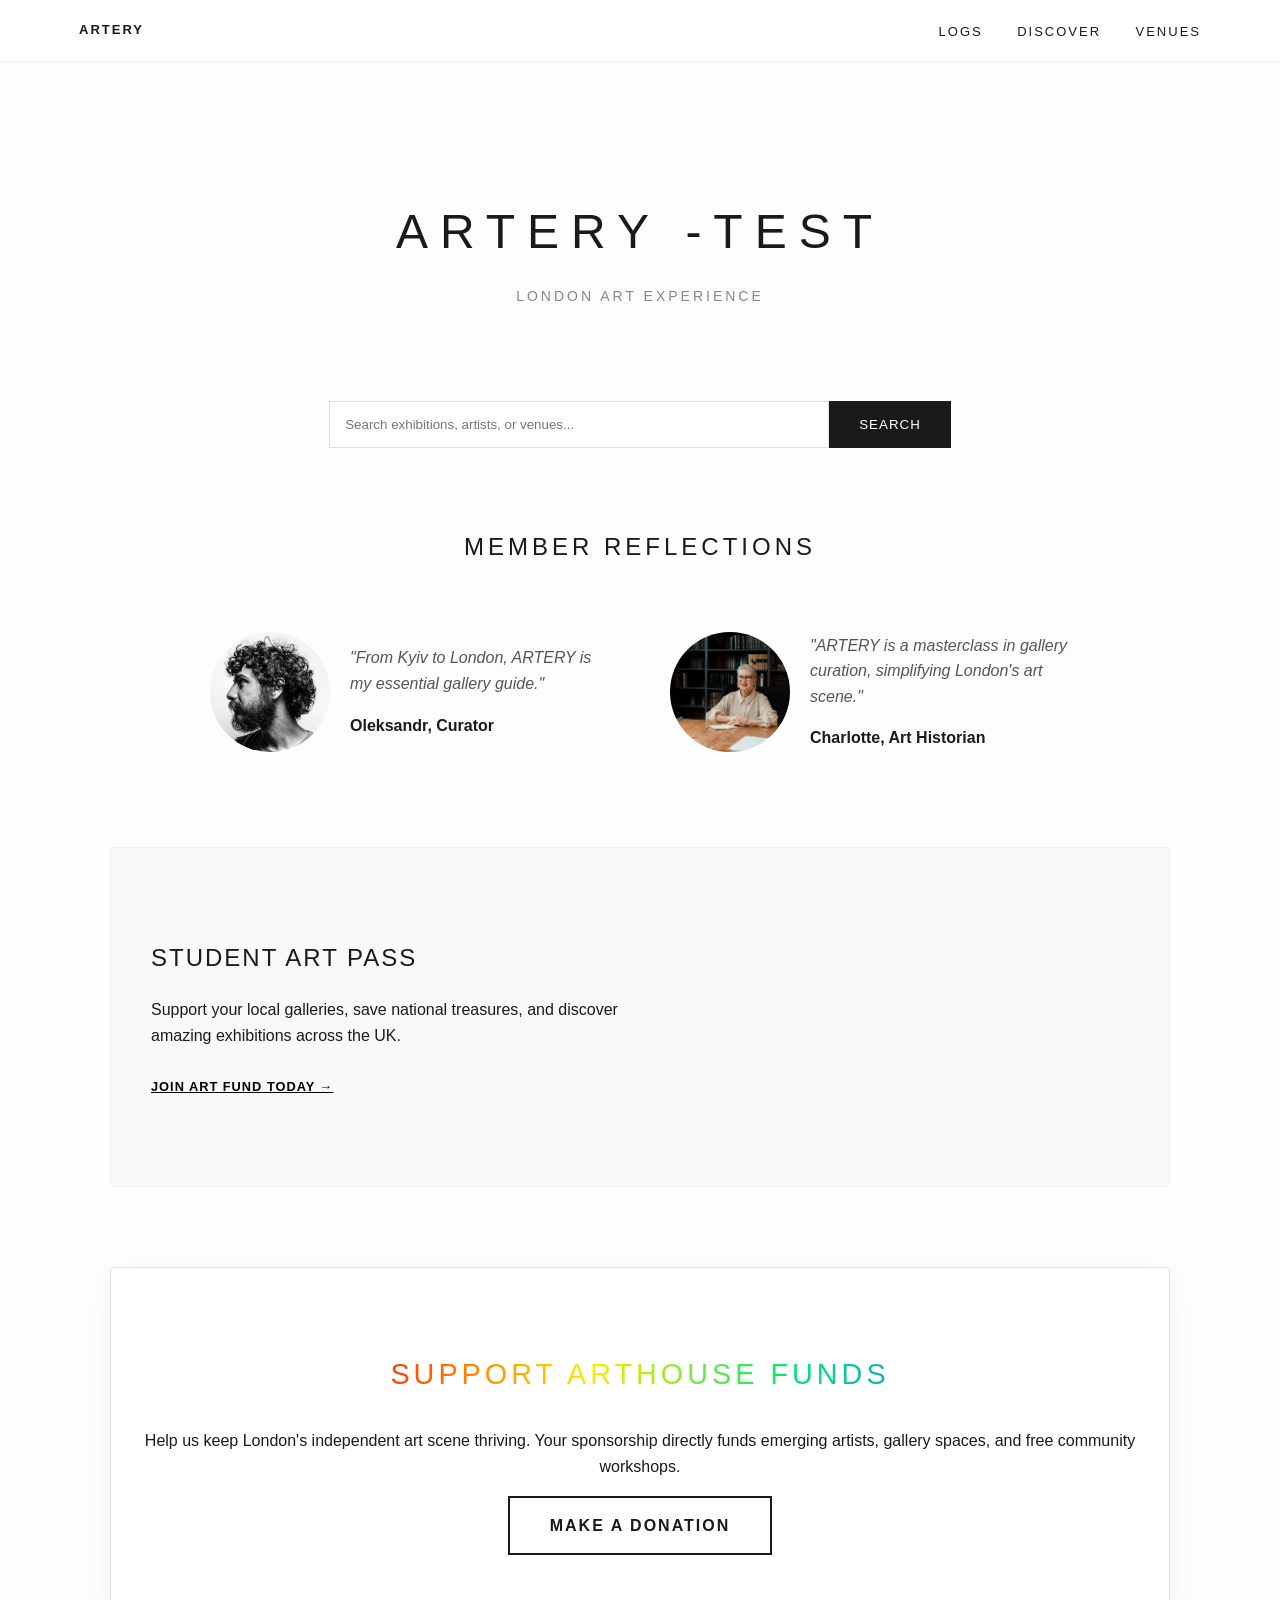
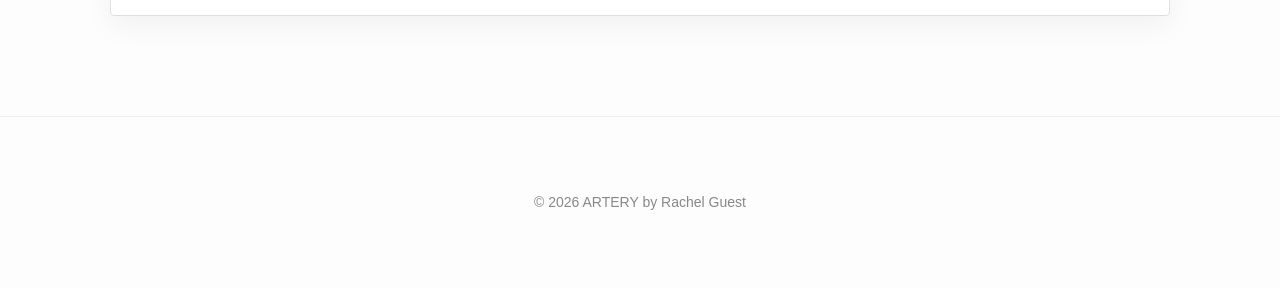
==== artery/index.html @ d1b215b5 "latest" ====
<!doctype html>
<html lang="en">

<head>
  <meta charset="UTF-8" />
  <meta name="viewport" content="width=device-width, initial-scale=1.0" />
  <title>ARTERY | Home</title>
  <link rel="stylesheet" href="styles.css" />
</head>

<body>
  <nav class="topnav">
    <a href="index.html" class="active">ARTERY</a>
    <div class="nav-links">
      <a href="logs.html">Logs</a>
      <a href="discover.html">Discover</a>
      <a href="venue.html">Venues</a>
    </div>
  </nav>

  <main class="container">
    <header class="hero-header">
      <h1>ARTERY -test</h1>
      <p>London Art Experience</p>
    </header>

    <form class="search-section">
      <input type="text" placeholder="Search exhibitions, artists, or venues..."
        aria-label="Search exhibitions, artists or venues" />
      <button type="submit">SEARCH</button>
    </form>

    <section>
      <h2 style="
            text-align: center;
            font-weight: 300;
            letter-spacing: 4px;
            margin-bottom: 50px;
            text-transform: uppercase;
          ">
        Member Reflections
      </h2>

      <div class="reflections-container">
        <div class="reflection-item">
          <img src="assets/reviewer-1.jpg" alt="Oleksandr" />
          <div>
            <p style="font-style: italic; color: #555">
              "From Kyiv to London, ARTERY is my essential gallery guide."
            </p>
            <p><strong>Oleksandr, Curator</strong></p>
          </div>
        </div>

        <div class="reflection-item">
          <img src="assets/reviewer.jpg" alt="Charlotte" />
          <div>
            <p style="font-style: italic; color: #555">
              "ARTERY is a masterclass in gallery curation, simplifying
              London's art scene."
            </p>
            <p><strong>Charlotte, Art Historian</strong></p>
          </div>
        </div>
      </div>
    </section>

    <section style="
          display: flex;
          align-items: center;
          gap: 40px;
          background: #f9f9f9;
          padding: 40px;
          border-radius: 4px;
          margin: 80px 0;
          flex-wrap: wrap;
          border: 1px solid #eee;
        ">
      <div style="flex: 1; min-width: 300px">
        <h2 style="
              font-weight: 300;
              letter-spacing: 2px;
              text-transform: uppercase;
              margin-bottom: 20px;
            ">
          Student Art Pass
        </h2>
        <p>
          Support your local galleries, save national treasures, and discover
          amazing exhibitions across the UK.
        </p>
        <p style="margin-top: 25px">
          <a href="https://www.artfund.org" target="_blank" style="
                color: black;
                font-weight: bold;
                text-decoration: underline;
                text-transform: uppercase;
                letter-spacing: 1px;
                font-size: 0.8rem;
              ">
            Join Art Fund Today →
          </a>
        </p>
      </div>

      <div style="flex: 1; min-width: 300px">
        <iframe width="100%" height="250" src="https://www.youtube.com/embed/1qnzmHQ0pWI"
          title="Art Fund Promotional Video" frameborder="0" allowfullscreen style="border-radius: 4px"></iframe>
      </div>
    </section>

    <section class="arthouse-sponsor">
      <h2>Support ArtHouse Funds</h2>
      <p>
        Help us keep London's independent art scene thriving. Your sponsorship
        directly funds emerging artists, gallery spaces, and free community
        workshops.
      </p>
      <a href="https://arthouseunlimited.org/products/donate" target="_blank" class="donate-btn">Make a Donation</a>
    </section>
  </main>

  <footer>
    <p>© 2026 ARTERY by Rachel Guest</p>
  </footer>
</body>

</html>
---- artery/styles.css ----
/* =====================================================
GLOBAL RESET
===================================================== */

* {
  box-sizing: border-box;
  }

/* =====================================================
ROOT VARIABLES
===================================================== */
:root {
--main-bg: #fdfdfd;
--text-color: #1a1a1a;
--accent-gray: #e0e0e0;
--nav-bg: #ffffff;
--button-green: #2ecc71;
}

/* =====================================================
GLOBAL STYLES
===================================================== */
body {
font-family: "Helvetica Neue", Arial, sans-serif;
background-color: var(--main-bg);
color: var(--text-color);
margin: 0;
line-height: 1.6;
}

.container {
max-width: 1100px;
margin: auto;
padding: 20px;
}

/* =====================
NAVIGATION
===================== */
.topnav {
display: flex;
justify-content: space-between;
align-items: center;
background-color: var(--nav-bg);
padding: 10px 5%;
border-bottom: 1px solid #eee;
position: sticky;
top: 0;
z-index: 1000;
}

.topnav a {
text-decoration: none;
text-transform: uppercase;
letter-spacing: 2px;
font-size: 13px;
padding: 10px 15px;
color: var(--text-color);
transition: 0.3s;
}

.topnav a.active {
font-weight: bold;
}

/* =====================
HOME PAGE & HERO
===================== */
.hero-header {
text-align: center;
padding: 80px 0 40px 0;
}

.hero-header h1 {
font-weight: 300;
letter-spacing: 12px;
font-size: 48px;
margin-bottom: 5px;
text-transform: uppercase;
}

.hero-header p {
text-transform: uppercase;
color: #888;
letter-spacing: 3px;
font-size: 14px;
}

.search-section {
display: flex;
justify-content: center;
margin: 40px 0 80px 0;
}

.search-section input {
width: 60%;
max-width: 500px;
padding: 15px;
border: 1px solid var(--accent-gray);
outline: none;
}

.search-section button {
background: var(--text-color);
color: white;
padding: 15px 30px;
border: none;
cursor: pointer;
letter-spacing: 1px;
}

.reflections-container {
display: flex;
justify-content: center;
gap: 60px;
flex-wrap: wrap;
margin: 40px 0 80px 0;
}

.reflection-item {
display: flex;
align-items: center;
gap: 20px;
max-width: 400px;
}

.reflection-item img {
width: 120px;
height: 120px;
border-radius: 50%;
object-fit: cover;
}

/* =====================
COMMUNITY LOGS
===================== */
.logs-grid {
display: flex;
flex-wrap: wrap;
gap: 30px;
justify-content: center;
margin-top: 20px;
}

.log-card {
flex: 1;
min-width: 300px;
max-width: 350px;
background: white;
padding: 25px;
border: 1px solid var(--accent-gray);
border-radius: 4px;
transition: 0.3s;
text-align: center;
}

.log-card:hover {
box-shadow: 0 4px 15px rgba(0,0,0,0.05);
transform: translateY(-5px);
}

.profile-pic {
width: 80px;
height: 80px;
border-radius: 50%;
object-fit: cover;
display: block;
margin: 0 auto 15px auto;
border: 1px solid var(--accent-gray);
}

.add-log-section {
background-color: #f9f9f9;
padding: 30px;
margin-bottom: 50px;
border: 1px solid var(--accent-gray);
border-radius: 4px;
text-align: center;
}

.log-form {
display: flex;
flex-direction: column;
max-width: 500px;
margin: 0 auto;
gap: 15px;
}

.log-form input,
.log-form textarea {
padding: 12px 15px;
border: 1px solid #ccc;
font-family: inherit;
font-size: 0.9rem;
}

.log-form button {
background: black;
color: white;
border: none;
padding: 15px;
cursor: pointer;
text-transform: uppercase;
letter-spacing: 2px;
transition: 0.3s;
}

.log-form button:hover {
background: #333;
}

/* =========================================
DISCOVER PAGE & SLIDER
========================================= */
.slider-wrapper {
position: relative;
width: 100%;
}

.exhibition-gallery {
display: flex;
overflow-x: auto;
scroll-behavior: smooth;
gap: 20px;
scrollbar-width: none;
}

.exhibition-gallery::-webkit-scrollbar {
display: none;
}

.exhibition-link {
flex: 0 0 calc(33.33% - 14px);
text-decoration: none;
color: inherit;
}

.slide-arrow {
position: absolute;
top: 50%;
transform: translateY(-50%);
background: rgba(255, 255, 255, 0.95);
border: 1px solid var(--accent-gray);
font-size: 2rem;
padding: 10px 15px;
cursor: pointer;
z-index: 1000;
opacity: 0;
transition: 0.3s;
border-radius: 4px;
}

.slider-wrapper:hover .slide-arrow {
opacity: 1;
}

.exhibition-img {
width: 100%;
height: 280px;
object-fit: cover;
}

#slide-arrow-prev { left: 0; }
#slide-arrow-next { right: 0; }

#venue-arrow-prev { left: 10px; }
#venue-arrow-next { right: 10px; }

/* =========================================
DIRECTIONS FINDER
========================================= */
.directions-finder {
text-align: center;
padding: 40px 20px;
background-color: #f9f9f9;
margin-bottom: 50px;
border-top: 1px solid var(--accent-gray);
border-bottom: 1px solid var(--accent-gray);
}

.directions-form {
display: flex;
justify-content: center;
gap: 15px;
flex-wrap: wrap;
}

/* =========================================
RAINBOW ANIMATION
========================================= */
@keyframes rainbow-flow {
0% { background-position: 0% 50%; }
50% { background-position: 100% 50%; }
100% { background-position: 0% 50%; }
}
.artery-club-section h2 {
    font-size: 2rem;
    font-weight: 300;
    letter-spacing: 5px;
    text-transform: uppercase;
    margin-bottom: 20px;

    /* Swapped the horrid blue for a rainbow flowing in the opposite direction (to left) */
    background: linear-gradient(to left, #ff3d00, #ffea00, #00e676, #2979ff, #d500f9, #ff3d00);
    background-size: 200% auto;
    background-clip: text;
    -webkit-background-clip: text;
    -webkit-text-fill-color: transparent;
    animation: rainbow-flow 5s linear infinite;
    display: inline-block;
}

.artery-btn:hover { background:#fff; color:#000; }

/* =========================================
ARTHOUSE FUNDS SPONSOR
========================================= */
.arthouse-sponsor {
background:#fff;
color:#1a1a1a;
text-align:center;
padding:60px 20px;
margin:0 auto 80px auto;
width:100%;
border:1px solid var(--accent-gray);
box-shadow:0 10px 30px rgba(0,0,0,0.05);
border-radius:4px;
}

.arthouse-sponsor h2 {
font-weight:300;
letter-spacing:4px;
text-transform:uppercase;
margin-bottom:15px;
font-size:1.8rem;

background: linear-gradient(to right,#ff3d00,#ffea00,#00e676,#2979ff,#d500f9,#ff3d00);
background-size:200% auto;
background-clip:text;
-webkit-background-clip:text;
-webkit-text-fill-color:transparent;
animation: rainbow-flow 4s linear infinite;
display:inline-block;
}

.donate-btn {
display:inline-block;
background:transparent;
color:#1a1a1a;
border:2px solid #1a1a1a;
padding:15px 40px;
text-decoration:none;
text-transform:uppercase;
letter-spacing:2px;
font-weight:bold;
transition:0.3s;
}

.donate-btn:hover { background:#1a1a1a; color:#fff; }

/* =====================
VENUE PAGE SLIDER
===================== */

.venue-gallery{
display:flex;
overflow-x:auto;
scroll-behavior:smooth;
scroll-snap-type:x mandatory;
gap:0;
scrollbar-width:none;
}

.venue-gallery::-webkit-scrollbar{
display:none;
}

.venue-slide{
flex:0 0 100%;
display:flex;
align-items:center;
gap:60px;
background:#f9f9f9;
padding:60px;
border-radius:16px;
box-sizing:border-box;
scroll-snap-align:start;
}

.venue-info{
flex:1;
}

.venue-video{
flex:1.3;
}

.venue-video iframe{
width:100%;
aspect-ratio:16/9;
border-radius:16px;
border:none;
}

/* =====================
FOOTER
===================== */
footer{
text-align:center;
padding:60px;
font-size:14px;
color:#888;
border-top:1px solid #eee;
}
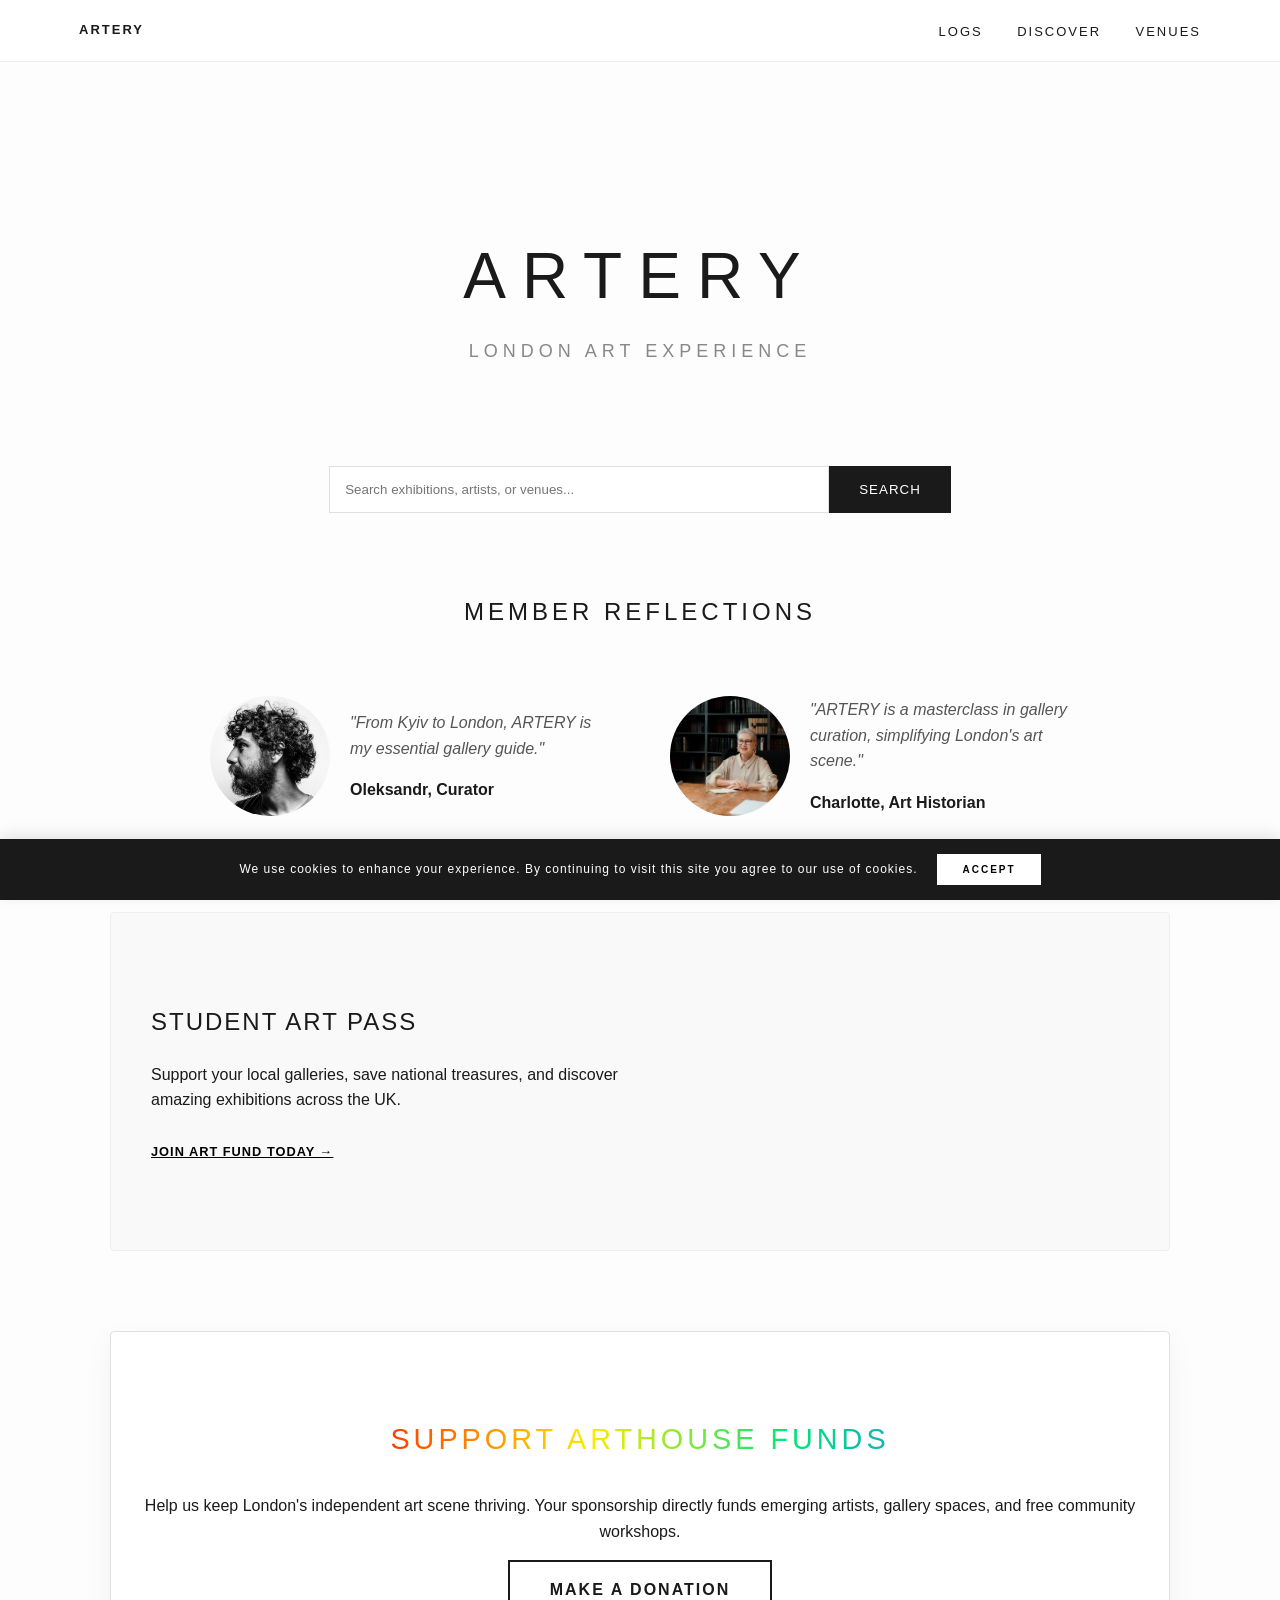
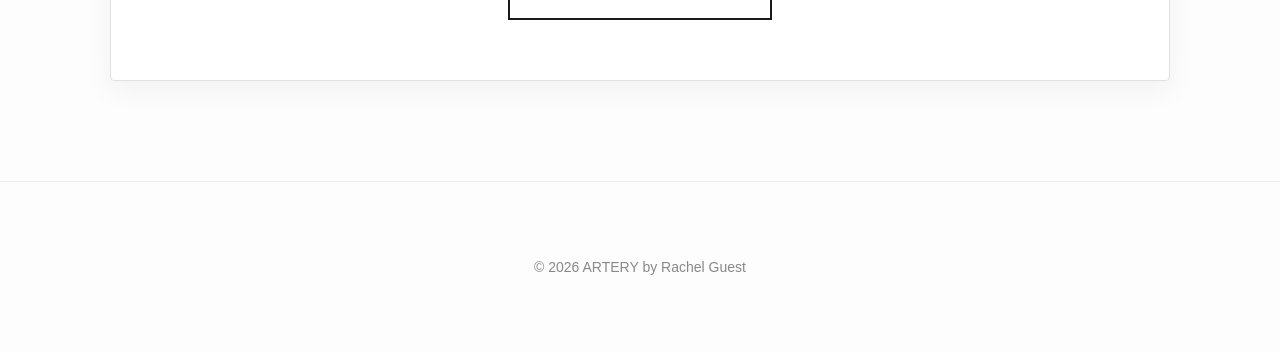
==== commit 132c939a: "Latest update Artery" ====
--- a/artery/index.html
+++ b/artery/index.html
@@ -5,12 +5,86 @@
   <meta charset="UTF-8" />
   <meta name="viewport" content="width=device-width, initial-scale=1.0" />
   <title>ARTERY | Home</title>
+
   <link rel="stylesheet" href="styles.css" />
+
+  <style>
+    /* ==========================================================================
+       PAGE-SPECIFIC STYLES
+       ========================================================================== */
+
+    /* Hero Header Styling  */
+    .hero-header {
+      text-align: center;
+      padding: 100px 0 60px 0;
+    }
+
+    .hero-header h1 {
+      font-weight: 300;
+      letter-spacing: 16px;
+      font-size: 64px;
+      margin-bottom: 10px;
+      text-transform: uppercase;
+      color: #1a1a1a;
+    }
+
+    .hero-header p {
+      text-transform: uppercase;
+      color: #888;
+      letter-spacing: 5px;
+      font-size: 18px;
+      margin: 0;
+    }
+
+    /* Cookie Banner Styling */
+    .cookie-banner {
+      position: fixed;
+      bottom: 0;
+      left: 0;
+      width: 100%;
+      background-color: #1a1a1a;
+      color: #fff;
+      text-align: center;
+      padding: 15px 20px;
+      display: flex;
+      justify-content: center;
+      align-items: center;
+      gap: 20px;
+      z-index: 9999;
+      font-family: "Helvetica Neue", Helvetica, Arial, sans-serif;
+      font-size: 12px;
+      letter-spacing: 1px;
+      box-sizing: border-box;
+      box-shadow: 0 -4px 15px rgba(0, 0, 0, 0.1);
+    }
+
+    .cookie-banner p {
+      margin: 0;
+    }
+
+    .cookie-banner button {
+      background: #fff;
+      color: #000;
+      border: none;
+      padding: 10px 25px;
+      text-transform: uppercase;
+      letter-spacing: 2px;
+      font-weight: bold;
+      cursor: pointer;
+      font-size: 10px;
+      transition: background 0.3s ease;
+    }
+
+    .cookie-banner button:hover {
+      background: #e0e0e0;
+    }
+  </style>
 </head>
 
 <body>
   <nav class="topnav">
     <a href="index.html" class="active">ARTERY</a>
+
     <div class="nav-links">
       <a href="logs.html">Logs</a>
       <a href="discover.html">Discover</a>
@@ -20,7 +94,7 @@
 
   <main class="container">
     <header class="hero-header">
-      <h1>ARTERY -test</h1>
+      <h1>ARTERY</h1>
       <p>London Art Experience</p>
     </header>
 
@@ -43,7 +117,7 @@
 
       <div class="reflections-container">
         <div class="reflection-item">
-          <img src="assets/reviewer-1.jpg" alt="Oleksandr" />
+          <img src="assets/reviewer-1.jpg" alt="Portrait of Oleksandr, curator" />
           <div>
             <p style="font-style: italic; color: #555">
               "From Kyiv to London, ARTERY is my essential gallery guide."
@@ -53,7 +127,7 @@
         </div>
 
         <div class="reflection-item">
-          <img src="assets/reviewer.jpg" alt="Charlotte" />
+          <img src="assets/reviewer.jpg" alt="Portrait of Charlotte, art historian" />
           <div>
             <p style="font-style: italic; color: #555">
               "ARTERY is a masterclass in gallery curation, simplifying
@@ -85,10 +159,12 @@
             ">
           Student Art Pass
         </h2>
+
         <p>
           Support your local galleries, save national treasures, and discover
           amazing exhibitions across the UK.
         </p>
+
         <p style="margin-top: 25px">
           <a href="https://www.artfund.org" target="_blank" style="
                 color: black;
@@ -105,7 +181,8 @@
 
       <div style="flex: 1; min-width: 300px">
         <iframe width="100%" height="250" src="https://www.youtube.com/embed/1qnzmHQ0pWI"
-          title="Art Fund Promotional Video" frameborder="0" allowfullscreen style="border-radius: 4px"></iframe>
+          title="Art Fund Promotional Video" frameborder="0" allowfullscreen style="border-radius: 4px">
+        </iframe>
       </div>
     </section>
 
@@ -116,13 +193,48 @@
         directly funds emerging artists, gallery spaces, and free community
         workshops.
       </p>
-      <a href="https://arthouseunlimited.org/products/donate" target="_blank" class="donate-btn">Make a Donation</a>
+      <a href="https://arthouseunlimited.org/products/donate" target="_blank" class="donate-btn">
+        Make a Donation
+      </a>
     </section>
   </main>
 
   <footer>
     <p>© 2026 ARTERY by Rachel Guest</p>
   </footer>
+
+  <div id="cookie-banner" class="cookie-banner">
+    <p>
+      We use cookies to enhance your experience. By continuing to visit this
+      site you agree to our use of cookies.
+    </p>
+    <button id="accept-cookies">Accept</button>
+  </div>
+
+  <script>
+    /**
+     * COOKIE CONSENT LOGIC
+     * Implementation: Rachel Guest
+     * Reference: https://www.w3schools.com/js/js_cookies.asp
+     * Technical Support / Google Gemini was consulted for explaining LocalStorage
+     * implementation and event listener best practices.
+     */
+    document.addEventListener("DOMContentLoaded", function () {
+      const banner = document.getElementById("cookie-banner");
+      const acceptBtn = document.getElementById("accept-cookies");
+
+      // Check for existing consent in LocalStorage
+      if (localStorage.getItem("arteryCookieConsent") === "accepted") {
+        banner.style.display = "none";
+      }
+
+      // Handle button click and set consent
+      acceptBtn.addEventListener("click", function () {
+        banner.style.display = "none";
+        localStorage.setItem("arteryCookieConsent", "accepted");
+      });
+    });
+  </script>
 </body>
 
 </html>
--- a/artery/styles.css
+++ b/artery/styles.css
@@ -4,260 +4,300 @@
 
 * {
   box-sizing: border-box;
-  }
+}
 
 /* =====================================================
 ROOT VARIABLES
 ===================================================== */
 :root {
---main-bg: #fdfdfd;
---text-color: #1a1a1a;
---accent-gray: #e0e0e0;
---nav-bg: #ffffff;
---button-green: #2ecc71;
+  --main-bg: #fdfdfd;
+  --text-color: #1a1a1a;
+  --accent-gray: #e0e0e0;
+  --nav-bg: #ffffff;
+  --button-green: #2ecc71;
 }
 
 /* =====================================================
 GLOBAL STYLES
 ===================================================== */
 body {
-font-family: "Helvetica Neue", Arial, sans-serif;
-background-color: var(--main-bg);
-color: var(--text-color);
-margin: 0;
-line-height: 1.6;
+  font-family: "Helvetica Neue", Arial, sans-serif;
+  background-color: var(--main-bg);
+  color: var(--text-color);
+  margin: 0;
+  line-height: 1.6;
 }
 
 .container {
-max-width: 1100px;
-margin: auto;
-padding: 20px;
+  max-width: 1100px;
+  margin: auto;
+  padding: 20px;
 }
 
 /* =====================
 NAVIGATION
 ===================== */
 .topnav {
-display: flex;
-justify-content: space-between;
-align-items: center;
-background-color: var(--nav-bg);
-padding: 10px 5%;
-border-bottom: 1px solid #eee;
-position: sticky;
-top: 0;
-z-index: 1000;
+  display: flex;
+  justify-content: space-between;
+  align-items: center;
+  background-color: var(--nav-bg);
+  padding: 10px 5%;
+  border-bottom: 1px solid #eee;
+  position: sticky;
+  top: 0;
+  z-index: 1000;
 }
 
 .topnav a {
-text-decoration: none;
-text-transform: uppercase;
-letter-spacing: 2px;
-font-size: 13px;
-padding: 10px 15px;
-color: var(--text-color);
-transition: 0.3s;
+  text-decoration: none;
+  text-transform: uppercase;
+  letter-spacing: 2px;
+  font-size: 13px;
+  padding: 10px 15px;
+  color: var(--text-color);
+  transition: 0.3s;
 }
 
 .topnav a.active {
-font-weight: bold;
+  font-weight: bold;
 }
 
 /* =====================
 HOME PAGE & HERO
 ===================== */
 .hero-header {
-text-align: center;
-padding: 80px 0 40px 0;
+  text-align: center;
+  padding: 80px 0 40px 0;
 }
 
 .hero-header h1 {
-font-weight: 300;
-letter-spacing: 12px;
-font-size: 48px;
-margin-bottom: 5px;
-text-transform: uppercase;
+  font-weight: 300;
+  letter-spacing: 12px;
+  font-size: 48px;
+  margin-bottom: 5px;
+  text-transform: uppercase;
 }
 
 .hero-header p {
-text-transform: uppercase;
-color: #888;
-letter-spacing: 3px;
-font-size: 14px;
+  text-transform: uppercase;
+  color: #888;
+  letter-spacing: 3px;
+  font-size: 14px;
 }
 
 .search-section {
-display: flex;
-justify-content: center;
-margin: 40px 0 80px 0;
+  display: flex;
+  justify-content: center;
+  margin: 40px 0 80px 0;
 }
 
 .search-section input {
-width: 60%;
-max-width: 500px;
-padding: 15px;
-border: 1px solid var(--accent-gray);
-outline: none;
+  width: 60%;
+  max-width: 500px;
+  padding: 15px;
+  border: 1px solid var(--accent-gray);
+  outline: none;
 }
 
 .search-section button {
-background: var(--text-color);
-color: white;
-padding: 15px 30px;
-border: none;
-cursor: pointer;
-letter-spacing: 1px;
+  background: var(--text-color);
+  color: white;
+  padding: 15px 30px;
+  border: none;
+  cursor: pointer;
+  letter-spacing: 1px;
 }
 
 .reflections-container {
-display: flex;
-justify-content: center;
-gap: 60px;
-flex-wrap: wrap;
-margin: 40px 0 80px 0;
+  display: flex;
+  justify-content: center;
+  gap: 60px;
+  flex-wrap: wrap;
+  margin: 40px 0 80px 0;
 }
 
 .reflection-item {
-display: flex;
-align-items: center;
-gap: 20px;
-max-width: 400px;
+  display: flex;
+  align-items: center;
+  gap: 20px;
+  max-width: 400px;
 }
 
 .reflection-item img {
-width: 120px;
-height: 120px;
-border-radius: 50%;
-object-fit: cover;
+  width: 120px;
+  height: 120px;
+  border-radius: 50%;
+  object-fit: cover;
 }
 
 /* =====================
 COMMUNITY LOGS
 ===================== */
 .logs-grid {
-display: flex;
-flex-wrap: wrap;
-gap: 30px;
-justify-content: center;
-margin-top: 20px;
+  display: flex;
+  flex-wrap: wrap;
+  gap: 30px;
+  justify-content: center;
+  margin-top: 20px;
 }
 
 .log-card {
-flex: 1;
-min-width: 300px;
-max-width: 350px;
-background: white;
-padding: 25px;
-border: 1px solid var(--accent-gray);
-border-radius: 4px;
-transition: 0.3s;
-text-align: center;
+  flex: 1;
+  min-width: 300px;
+  max-width: 350px;
+  background: white;
+  padding: 25px;
+  border: 1px solid var(--accent-gray);
+  border-radius: 4px;
+  transition: 0.3s;
+  text-align: center;
 }
 
 .log-card:hover {
-box-shadow: 0 4px 15px rgba(0,0,0,0.05);
-transform: translateY(-5px);
+  box-shadow: 0 4px 15px rgba(0,0,0,0.05);
+  transform: translateY(-5px);
 }
 
 .profile-pic {
-width: 80px;
-height: 80px;
-border-radius: 50%;
-object-fit: cover;
-display: block;
-margin: 0 auto 15px auto;
-border: 1px solid var(--accent-gray);
+  width: 80px;
+  height: 80px;
+  border-radius: 50%;
+  object-fit: cover;
+  display: block;
+  margin: 0 auto 15px auto;
+  border: 1px solid var(--accent-gray);
 }
 
 .add-log-section {
-background-color: #f9f9f9;
-padding: 30px;
-margin-bottom: 50px;
-border: 1px solid var(--accent-gray);
-border-radius: 4px;
-text-align: center;
+  background-color: #f9f9f9;
+  padding: 30px;
+  margin-bottom: 50px;
+  border: 1px solid var(--accent-gray);
+  border-radius: 4px;
+  text-align: center;
 }
 
 .log-form {
-display: flex;
-flex-direction: column;
-max-width: 500px;
-margin: 0 auto;
-gap: 15px;
+  display: flex;
+  flex-direction: column;
+  max-width: 500px;
+  margin: 0 auto;
+  gap: 15px;
 }
 
 .log-form input,
 .log-form textarea {
-padding: 12px 15px;
-border: 1px solid #ccc;
-font-family: inherit;
-font-size: 0.9rem;
+  padding: 12px 15px;
+  border: 1px solid #ccc;
+  font-family: inherit;
+  font-size: 0.9rem;
 }
 
 .log-form button {
-background: black;
-color: white;
-border: none;
-padding: 15px;
-cursor: pointer;
-text-transform: uppercase;
-letter-spacing: 2px;
-transition: 0.3s;
+  background: black;
+  color: white;
+  border: none;
+  padding: 15px;
+  cursor: pointer;
+  text-transform: uppercase;
+  letter-spacing: 2px;
+  transition: 0.3s;
 }
 
 .log-form button:hover {
-background: #333;
+  background: #333;
 }
 
 /* =========================================
 DISCOVER PAGE & SLIDER
 ========================================= */
 .slider-wrapper {
-position: relative;
-width: 100%;
+  position: relative;
+  width: 100%;
 }
 
 .exhibition-gallery {
-display: flex;
-overflow-x: auto;
-scroll-behavior: smooth;
-gap: 20px;
-scrollbar-width: none;
+  display: flex;
+  overflow-x: auto;
+  scroll-behavior: smooth;
+  gap: 20px;
+  scrollbar-width: none;
 }
 
 .exhibition-gallery::-webkit-scrollbar {
-display: none;
-}
-
+  display: none;
+}
+
+/* FLEX FIX APPLIED HERE */
 .exhibition-link {
-flex: 0 0 calc(33.33% - 14px);
-text-decoration: none;
-color: inherit;
-}
+  flex: 0 0 calc(33.33% - 14px);
+  min-width: 300px;
+  text-decoration: none;
+  color: inherit;
+  display: flex; 
+}
+
+.exhibition-card {
+  border: 1px solid var(--accent-gray);
+  background: #fff;
+  transition: transform 0.3s ease;
+  width: 100%; 
+  display: flex; 
+  flex-direction: column; 
+}
+
+.exhibition-img {
+  width: 100%;
+  height: 280px;
+  object-fit: cover;
+  display: block;
+}
+
+.card-content {
+  padding: 20px;
+  display: flex;
+  flex-direction: column;
+  flex-grow: 1;
+  justify-content: space-between;
+}
+
+.card-content p {
+  margin: 0 0 10px 0 !important;
+  font-size: 11px !important;
+  letter-spacing: 0.2px !important;
+  white-space: nowrap !important;
+  overflow: hidden !important;
+  display: block !important;
+  text-transform: uppercase;
+}
+
+.cta-text {
+  display: block;
+  margin-top: 10px;
+  font-size: 0.75rem;
+  font-weight: bold;
+  color: #666;
+}
+/* END OF FLEX FIX */
 
 .slide-arrow {
-position: absolute;
-top: 50%;
-transform: translateY(-50%);
-background: rgba(255, 255, 255, 0.95);
-border: 1px solid var(--accent-gray);
-font-size: 2rem;
-padding: 10px 15px;
-cursor: pointer;
-z-index: 1000;
-opacity: 0;
-transition: 0.3s;
-border-radius: 4px;
+  position: absolute;
+  top: 50%;
+  transform: translateY(-50%);
+  background: rgba(255, 255, 255, 0.95);
+  border: 1px solid var(--accent-gray);
+  font-size: 2rem;
+  padding: 10px 15px;
+  cursor: pointer;
+  z-index: 1000;
+  opacity: 0;
+  transition: 0.3s;
+  border-radius: 4px;
 }
 
 .slider-wrapper:hover .slide-arrow {
-opacity: 1;
-}
-
-.exhibition-img {
-width: 100%;
-height: 280px;
-object-fit: cover;
+  opacity: 1;
 }
 
 #slide-arrow-prev { left: 0; }
@@ -270,44 +310,42 @@
 DIRECTIONS FINDER
 ========================================= */
 .directions-finder {
-text-align: center;
-padding: 40px 20px;
-background-color: #f9f9f9;
-margin-bottom: 50px;
-border-top: 1px solid var(--accent-gray);
-border-bottom: 1px solid var(--accent-gray);
+  text-align: center;
+  padding: 40px 20px;
+  background-color: #f9f9f9;
+  margin-bottom: 50px;
+  border-top: 1px solid var(--accent-gray);
+  border-bottom: 1px solid var(--accent-gray);
 }
 
 .directions-form {
-display: flex;
-justify-content: center;
-gap: 15px;
-flex-wrap: wrap;
+  display: flex;
+  justify-content: center;
+  gap: 15px;
+  flex-wrap: wrap;
 }
 
 /* =========================================
 RAINBOW ANIMATION
 ========================================= */
 @keyframes rainbow-flow {
-0% { background-position: 0% 50%; }
-50% { background-position: 100% 50%; }
-100% { background-position: 0% 50%; }
+  0% { background-position: 0% 50%; }
+  50% { background-position: 100% 50%; }
+  100% { background-position: 0% 50%; }
 }
 .artery-club-section h2 {
-    font-size: 2rem;
-    font-weight: 300;
-    letter-spacing: 5px;
-    text-transform: uppercase;
-    margin-bottom: 20px;
-
-    /* Swapped the horrid blue for a rainbow flowing in the opposite direction (to left) */
-    background: linear-gradient(to left, #ff3d00, #ffea00, #00e676, #2979ff, #d500f9, #ff3d00);
-    background-size: 200% auto;
-    background-clip: text;
-    -webkit-background-clip: text;
-    -webkit-text-fill-color: transparent;
-    animation: rainbow-flow 5s linear infinite;
-    display: inline-block;
+  font-size: 2rem;
+  font-weight: 300;
+  letter-spacing: 5px;
+  text-transform: uppercase;
+  margin-bottom: 20px;
+  background: linear-gradient(to left, #ff3d00, #ffea00, #00e676, #2979ff, #d500f9, #ff3d00);
+  background-size: 200% auto;
+  background-clip: text;
+  -webkit-background-clip: text;
+  -webkit-text-fill-color: transparent;
+  animation: rainbow-flow 5s linear infinite;
+  display: inline-block;
 }
 
 .artery-btn:hover { background:#fff; color:#000; }
@@ -316,44 +354,43 @@
 ARTHOUSE FUNDS SPONSOR
 ========================================= */
 .arthouse-sponsor {
-background:#fff;
-color:#1a1a1a;
-text-align:center;
-padding:60px 20px;
-margin:0 auto 80px auto;
-width:100%;
-border:1px solid var(--accent-gray);
-box-shadow:0 10px 30px rgba(0,0,0,0.05);
-border-radius:4px;
+  background:#fff;
+  color:#1a1a1a;
+  text-align:center;
+  padding:60px 20px;
+  margin:0 auto 80px auto;
+  width:100%;
+  border:1px solid var(--accent-gray);
+  box-shadow:0 10px 30px rgba(0,0,0,0.05);
+  border-radius:4px;
 }
 
 .arthouse-sponsor h2 {
-font-weight:300;
-letter-spacing:4px;
-text-transform:uppercase;
-margin-bottom:15px;
-font-size:1.8rem;
-
-background: linear-gradient(to right,#ff3d00,#ffea00,#00e676,#2979ff,#d500f9,#ff3d00);
-background-size:200% auto;
-background-clip:text;
--webkit-background-clip:text;
--webkit-text-fill-color:transparent;
-animation: rainbow-flow 4s linear infinite;
-display:inline-block;
+  font-weight:300;
+  letter-spacing:4px;
+  text-transform:uppercase;
+  margin-bottom:15px;
+  font-size:1.8rem;
+  background: linear-gradient(to right,#ff3d00,#ffea00,#00e676,#2979ff,#d500f9,#ff3d00);
+  background-size:200% auto;
+  background-clip:text;
+  -webkit-background-clip:text;
+  -webkit-text-fill-color:transparent;
+  animation: rainbow-flow 4s linear infinite;
+  display:inline-block;
 }
 
 .donate-btn {
-display:inline-block;
-background:transparent;
-color:#1a1a1a;
-border:2px solid #1a1a1a;
-padding:15px 40px;
-text-decoration:none;
-text-transform:uppercase;
-letter-spacing:2px;
-font-weight:bold;
-transition:0.3s;
+  display:inline-block;
+  background:transparent;
+  color:#1a1a1a;
+  border:2px solid #1a1a1a;
+  padding:15px 40px;
+  text-decoration:none;
+  text-transform:uppercase;
+  letter-spacing:2px;
+  font-weight:bold;
+  transition:0.3s;
 }
 
 .donate-btn:hover { background:#1a1a1a; color:#fff; }
@@ -363,52 +400,52 @@
 ===================== */
 
 .venue-gallery{
-display:flex;
-overflow-x:auto;
-scroll-behavior:smooth;
-scroll-snap-type:x mandatory;
-gap:0;
-scrollbar-width:none;
+  display:flex;
+  overflow-x:auto;
+  scroll-behavior:smooth;
+  scroll-snap-type:x mandatory;
+  gap:0;
+  scrollbar-width:none;
 }
 
 .venue-gallery::-webkit-scrollbar{
-display:none;
+  display:none;
 }
 
 .venue-slide{
-flex:0 0 100%;
-display:flex;
-align-items:center;
-gap:60px;
-background:#f9f9f9;
-padding:60px;
-border-radius:16px;
-box-sizing:border-box;
-scroll-snap-align:start;
+  flex:0 0 100%;
+  display:flex;
+  align-items:center;
+  gap:60px;
+  background:#f9f9f9;
+  padding:60px;
+  border-radius:16px;
+  box-sizing:border-box;
+  scroll-snap-align:start;
 }
 
 .venue-info{
-flex:1;
+  flex:1;
 }
 
 .venue-video{
-flex:1.3;
+  flex:1.3;
 }
 
 .venue-video iframe{
-width:100%;
-aspect-ratio:16/9;
-border-radius:16px;
-border:none;
+  width:100%;
+  aspect-ratio:16/9;
+  border-radius:16px;
+  border:none;
 }
 
 /* =====================
 FOOTER
 ===================== */
 footer{
-text-align:center;
-padding:60px;
-font-size:14px;
-color:#888;
-border-top:1px solid #eee;
-}
+  text-align:center;
+  padding:60px;
+  font-size:14px;
+  color:#888;
+  border-top:1px solid #eee;
+}
